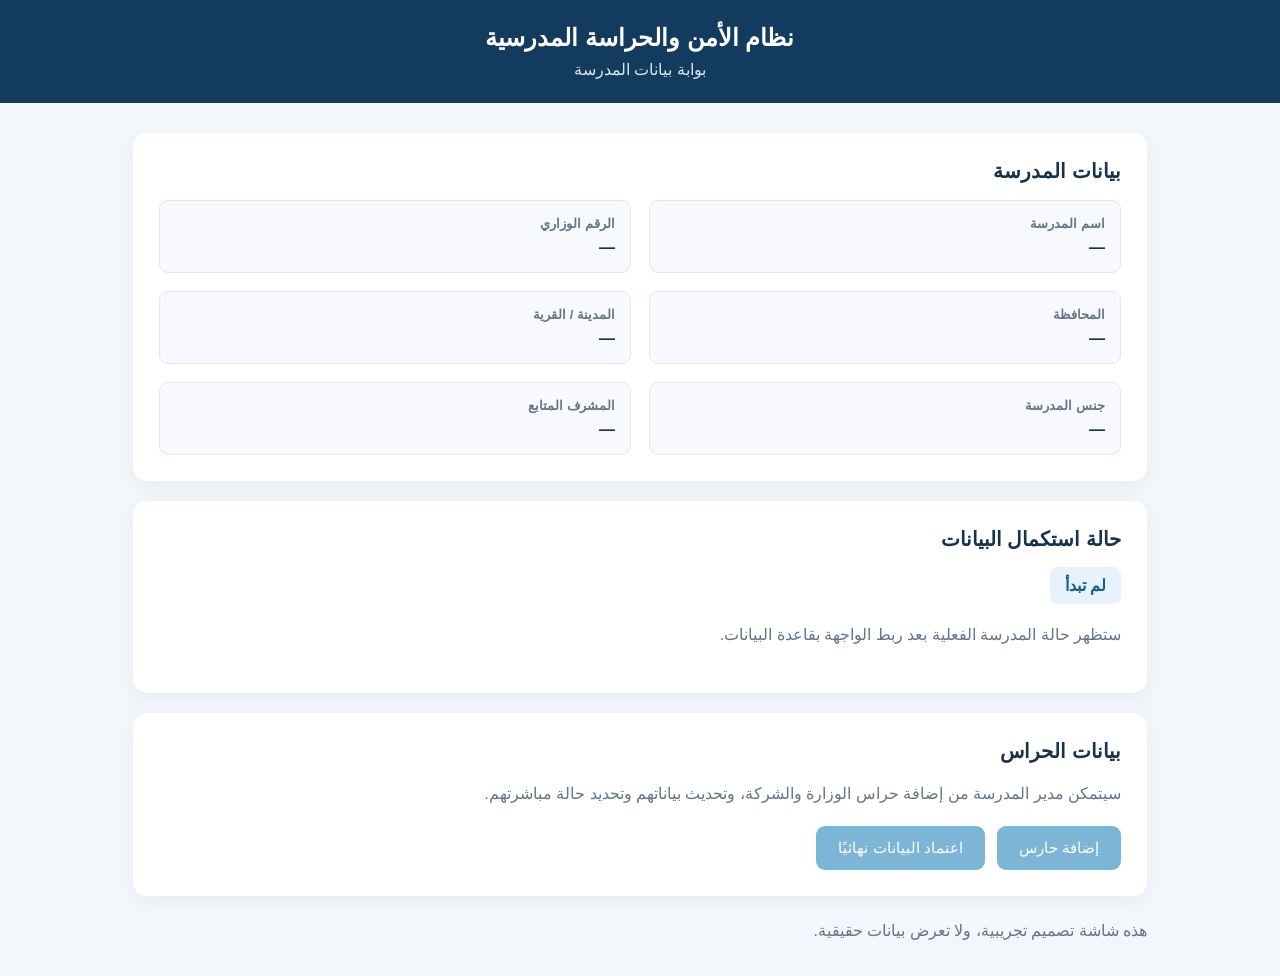
==== school.html @ fe9c67fe "Initial school security frontend" ====
<!DOCTYPE html>
<html lang="ar" dir="rtl">
<head>
  <meta charset="UTF-8">
  <meta name="viewport" content="width=device-width, initial-scale=1.0">
  <title>بيانات المدرسة | نظام الأمن والحراسة المدرسية</title>
  <style>
    * { box-sizing: border-box; }

    body {
      margin: 0;
      background: #f3f6fa;
      color: #17324d;
      font-family: Tahoma, Arial, sans-serif;
    }

    header {
      background: #123b5d;
      color: white;
      padding: 24px 20px;
      text-align: center;
    }

    header h1 {
      margin: 0 0 8px;
      font-size: 24px;
    }

    header p {
      margin: 0;
      color: #d9e6f1;
    }

    main {
      max-width: 1050px;
      margin: 30px auto;
      padding: 0 18px;
    }

    .card {
      background: white;
      border-radius: 14px;
      padding: 26px;
      margin-bottom: 20px;
      box-shadow: 0 5px 20px rgba(0,0,0,.05);
    }

    h2 { margin-top: 0; font-size: 20px; }

    .grid {
      display: grid;
      grid-template-columns: repeat(2, 1fr);
      gap: 18px;
    }

    .field {
      background: #f7f9fc;
      border: 1px solid #e2e8f0;
      border-radius: 9px;
      padding: 15px;
    }

    .field strong {
      display: block;
      margin-bottom: 8px;
      font-size: 13px;
      color: #64748b;
    }

    .field span {
      font-size: 16px;
      font-weight: bold;
    }

    .status {
      display: inline-block;
      padding: 9px 15px;
      border-radius: 8px;
      background: #e8f2fc;
      color: #145d90;
      font-weight: bold;
    }

    .notice {
      color: #64748b;
      line-height: 1.9;
    }

    .actions {
      display: flex;
      gap: 12px;
      flex-wrap: wrap;
    }

    button {
      border: 0;
      border-radius: 9px;
      background: #1479b8;
      color: white;
      padding: 13px 22px;
      font-size: 15px;
      cursor: pointer;
    }

    button:disabled {
      opacity: .55;
      cursor: not-allowed;
    }

    @media (max-width: 600px) {
      .grid { grid-template-columns: 1fr; }
      header h1 { font-size: 20px; }
      .card { padding: 20px; }
    }
  </style>
</head>

<body>
  <header>
    <h1>نظام الأمن والحراسة المدرسية</h1>
    <p>بوابة بيانات المدرسة</p>
  </header>

  <main>
    <section class="card">
      <h2>بيانات المدرسة</h2>

      <div class="grid">
        <div class="field">
          <strong>اسم المدرسة</strong>
          <span>—</span>
        </div>

        <div class="field">
          <strong>الرقم الوزاري</strong>
          <span>—</span>
        </div>

        <div class="field">
          <strong>المحافظة</strong>
          <span>—</span>
        </div>

        <div class="field">
          <strong>المدينة / القرية</strong>
          <span>—</span>
        </div>

        <div class="field">
          <strong>جنس المدرسة</strong>
          <span>—</span>
        </div>

        <div class="field">
          <strong>المشرف المتابع</strong>
          <span>—</span>
        </div>
      </div>
    </section>

    <section class="card">
      <h2>حالة استكمال البيانات</h2>
      <span class="status">لم تبدأ</span>
      <p class="notice">
        ستظهر حالة المدرسة الفعلية بعد ربط الواجهة بقاعدة البيانات.
      </p>
    </section>

    <section class="card">
      <h2>بيانات الحراس</h2>
      <p class="notice">
        سيتمكن مدير المدرسة من إضافة حراس الوزارة والشركة،
        وتحديث بياناتهم وتحديد حالة مباشرتهم.
      </p>

      <div class="actions">
        <button disabled>إضافة حارس</button>
        <button disabled>اعتماد البيانات نهائيًا</button>
      </div>
    </section>

    <p class="notice">
      هذه شاشة تصميم تجريبية، ولا تعرض بيانات حقيقية.
    </p>
  </main>
</body>
</html>
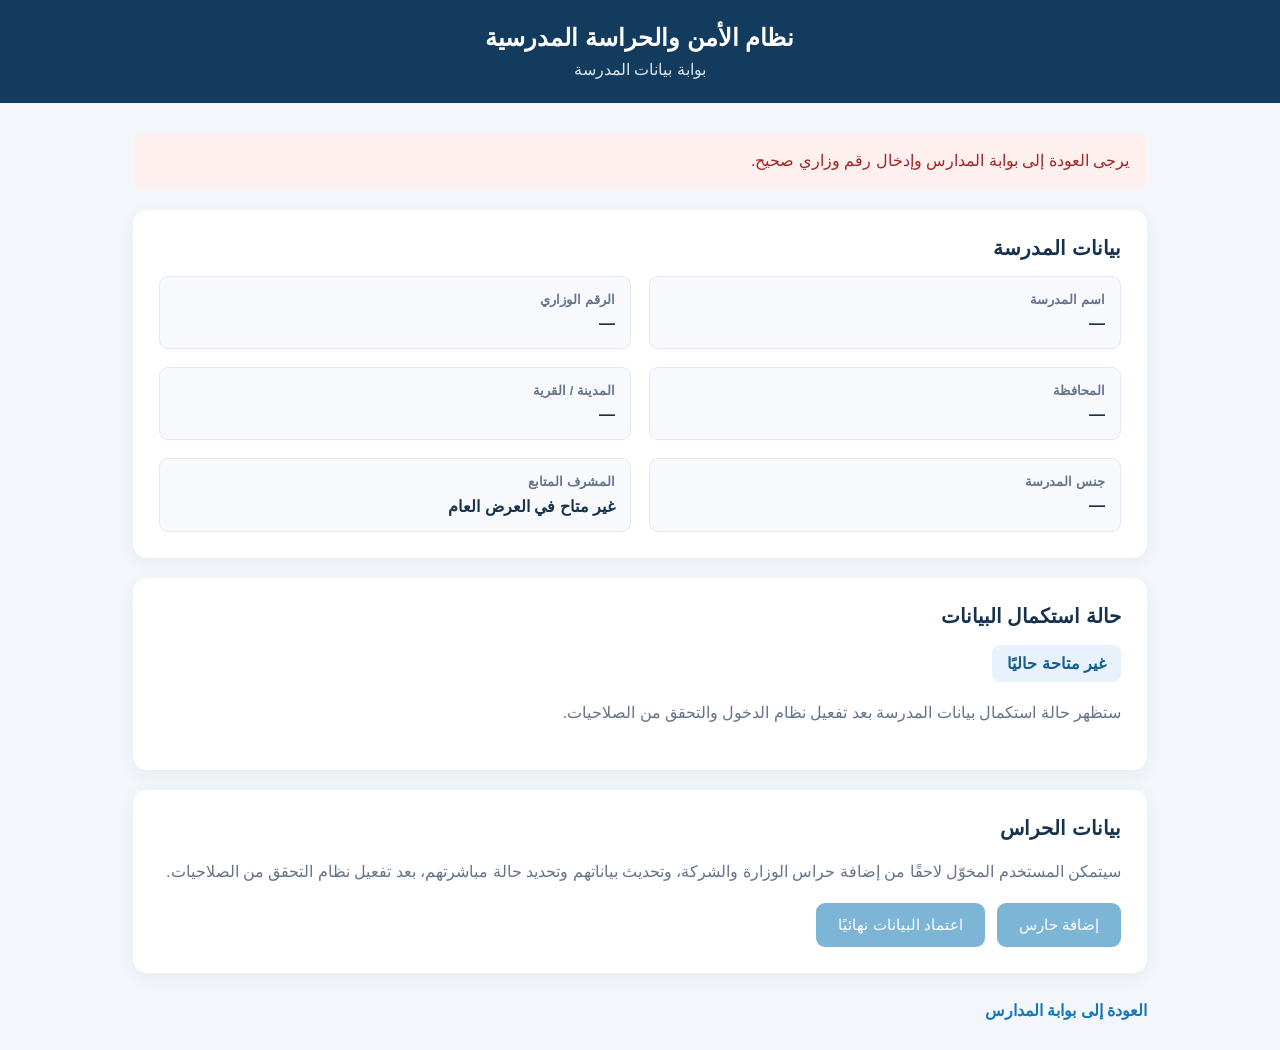
==== commit d84903d0: "ربط بوابة المدارس بقاعدة البيانات وتفعيل البحث بالرقم الوزاري" ====
--- a/school.html
+++ b/school.html
@@ -5,6 +5,7 @@
   <meta charset="UTF-8">
   <meta name="viewport" content="width=device-width, initial-scale=1.0">
   <title>بيانات المدرسة | نظام الأمن والحراسة المدرسية</title>
+
   <style>
     * { box-sizing: border-box; }
 
@@ -46,7 +47,10 @@
       box-shadow: 0 5px 20px rgba(0,0,0,.05);
     }
 
-    h2 { margin-top: 0; font-size: 20px; }
+    h2 {
+      margin-top: 0;
+      font-size: 20px;
+    }
 
     .grid {
       display: grid;
@@ -71,6 +75,7 @@
     .field span {
       font-size: 16px;
       font-weight: bold;
+      overflow-wrap: anywhere;
     }
 
     .status {
@@ -108,6 +113,32 @@
       cursor: not-allowed;
     }
 
+    .message {
+      padding: 14px 18px;
+      border-radius: 9px;
+      background: #e8f2fc;
+      color: #145d90;
+      margin-bottom: 20px;
+      line-height: 1.8;
+    }
+
+    .message.error {
+      background: #fff0f0;
+      color: #a12626;
+    }
+
+    .back-link {
+      display: inline-block;
+      margin-top: 8px;
+      color: #1479b8;
+      text-decoration: none;
+      font-weight: bold;
+    }
+
+    .back-link:hover {
+      text-decoration: underline;
+    }
+
     @media (max-width: 600px) {
       .grid { grid-template-columns: 1fr; }
       header h1 { font-size: 20px; }
@@ -123,66 +154,150 @@
   </header>
 
   <main>
+    <div id="message" class="message" role="status" aria-live="polite">
+      جارٍ التحقق من بيانات المدرسة...
+    </div>
+
     <section class="card">
       <h2>بيانات المدرسة</h2>
 
       <div class="grid">
         <div class="field">
           <strong>اسم المدرسة</strong>
-          <span>—</span>
+          <span id="schoolName">—</span>
         </div>
 
         <div class="field">
           <strong>الرقم الوزاري</strong>
-          <span>—</span>
+          <span id="schoolNumbers">—</span>
         </div>
 
         <div class="field">
           <strong>المحافظة</strong>
-          <span>—</span>
+          <span id="governorate">—</span>
         </div>
 
         <div class="field">
           <strong>المدينة / القرية</strong>
-          <span>—</span>
+          <span id="city">—</span>
         </div>
 
         <div class="field">
           <strong>جنس المدرسة</strong>
-          <span>—</span>
+          <span id="schoolGender">—</span>
         </div>
 
         <div class="field">
           <strong>المشرف المتابع</strong>
-          <span>—</span>
+          <span>غير متاح في العرض العام</span>
         </div>
       </div>
     </section>
 
     <section class="card">
       <h2>حالة استكمال البيانات</h2>
-      <span class="status">لم تبدأ</span>
+
+      <span class="status">غير متاحة حاليًا</span>
+
       <p class="notice">
-        ستظهر حالة المدرسة الفعلية بعد ربط الواجهة بقاعدة البيانات.
+        ستظهر حالة استكمال بيانات المدرسة بعد تفعيل
+        نظام الدخول والتحقق من الصلاحيات.
       </p>
     </section>
 
     <section class="card">
       <h2>بيانات الحراس</h2>
+
       <p class="notice">
-        سيتمكن مدير المدرسة من إضافة حراس الوزارة والشركة،
-        وتحديث بياناتهم وتحديد حالة مباشرتهم.
+        سيتمكن المستخدم المخوّل لاحقًا من إضافة حراس الوزارة
+        والشركة، وتحديث بياناتهم وتحديد حالة مباشرتهم،
+        بعد تفعيل نظام التحقق من الصلاحيات.
       </p>
 
       <div class="actions">
-        <button disabled>إضافة حارس</button>
-        <button disabled>اعتماد البيانات نهائيًا</button>
+        <button type="button" disabled>إضافة حارس</button>
+        <button type="button" disabled>اعتماد البيانات نهائيًا</button>
       </div>
     </section>
 
-    <p class="notice">
-      هذه شاشة تصميم تجريبية، ولا تعرض بيانات حقيقية.
-    </p>
+    <a href="index.html" class="back-link">
+      العودة إلى بوابة المدارس
+    </a>
   </main>
+
+  <script>
+    const API_URL =
+      'https://script.google.com/macros/s/AKfycbzL7ecfewM8Lqr1rSMabU3zS5KFXSXqFgH5WSXMWKvHdxJ4TmsavyvvSaJONV8RXBm0/exec';
+
+    const messageElement = document.getElementById('message');
+
+    function showMessage(text, isError = false) {
+      messageElement.textContent = text;
+      messageElement.classList.toggle('error', isError);
+    }
+
+    function setField(id, value) {
+      document.getElementById(id).textContent =
+        value == null || value === '' ? '—' : String(value);
+    }
+
+    async function loadSchool() {
+      const params = new URLSearchParams(window.location.search);
+      const schoolNumber = (params.get('schoolNumber') || '').trim();
+
+      if (!/^[0-9]+$/.test(schoolNumber)) {
+        showMessage(
+          'يرجى العودة إلى بوابة المدارس وإدخال رقم وزاري صحيح.',
+          true
+        );
+        return;
+      }
+
+      showMessage('جارٍ البحث عن بيانات المدرسة...');
+
+      try {
+        const url = new URL(API_URL);
+
+        url.searchParams.set('action', 'schoolLookup');
+        url.searchParams.set('schoolNumber', schoolNumber);
+
+        const response = await fetch(url.toString());
+
+        if (!response.ok) {
+          throw new Error('تعذر الاتصال بالخدمة.');
+        }
+
+        const data = await response.json();
+
+        if (!data.success || !data.school) {
+          showMessage(
+            data.message || 'لم يتم العثور على مدرسة بهذا الرقم الوزاري.',
+            true
+          );
+          return;
+        }
+
+        const school = data.school;
+
+        setField('schoolName', school.schoolName);
+        setField('schoolNumbers', school.schoolNumbers);
+        setField('governorate', school.governorate);
+        setField('city', school.city);
+        setField('schoolGender', school.schoolGender);
+
+        showMessage('تم العثور على المدرسة واسترجاع بياناتها بنجاح.');
+
+      } catch (error) {
+        console.error('School lookup error:', error);
+
+        showMessage(
+          'تعذر استرجاع بيانات المدرسة حاليًا. يرجى المحاولة لاحقًا.',
+          true
+        );
+      }
+    }
+
+    loadSchool();
+  </script>
 </body>
 </html>
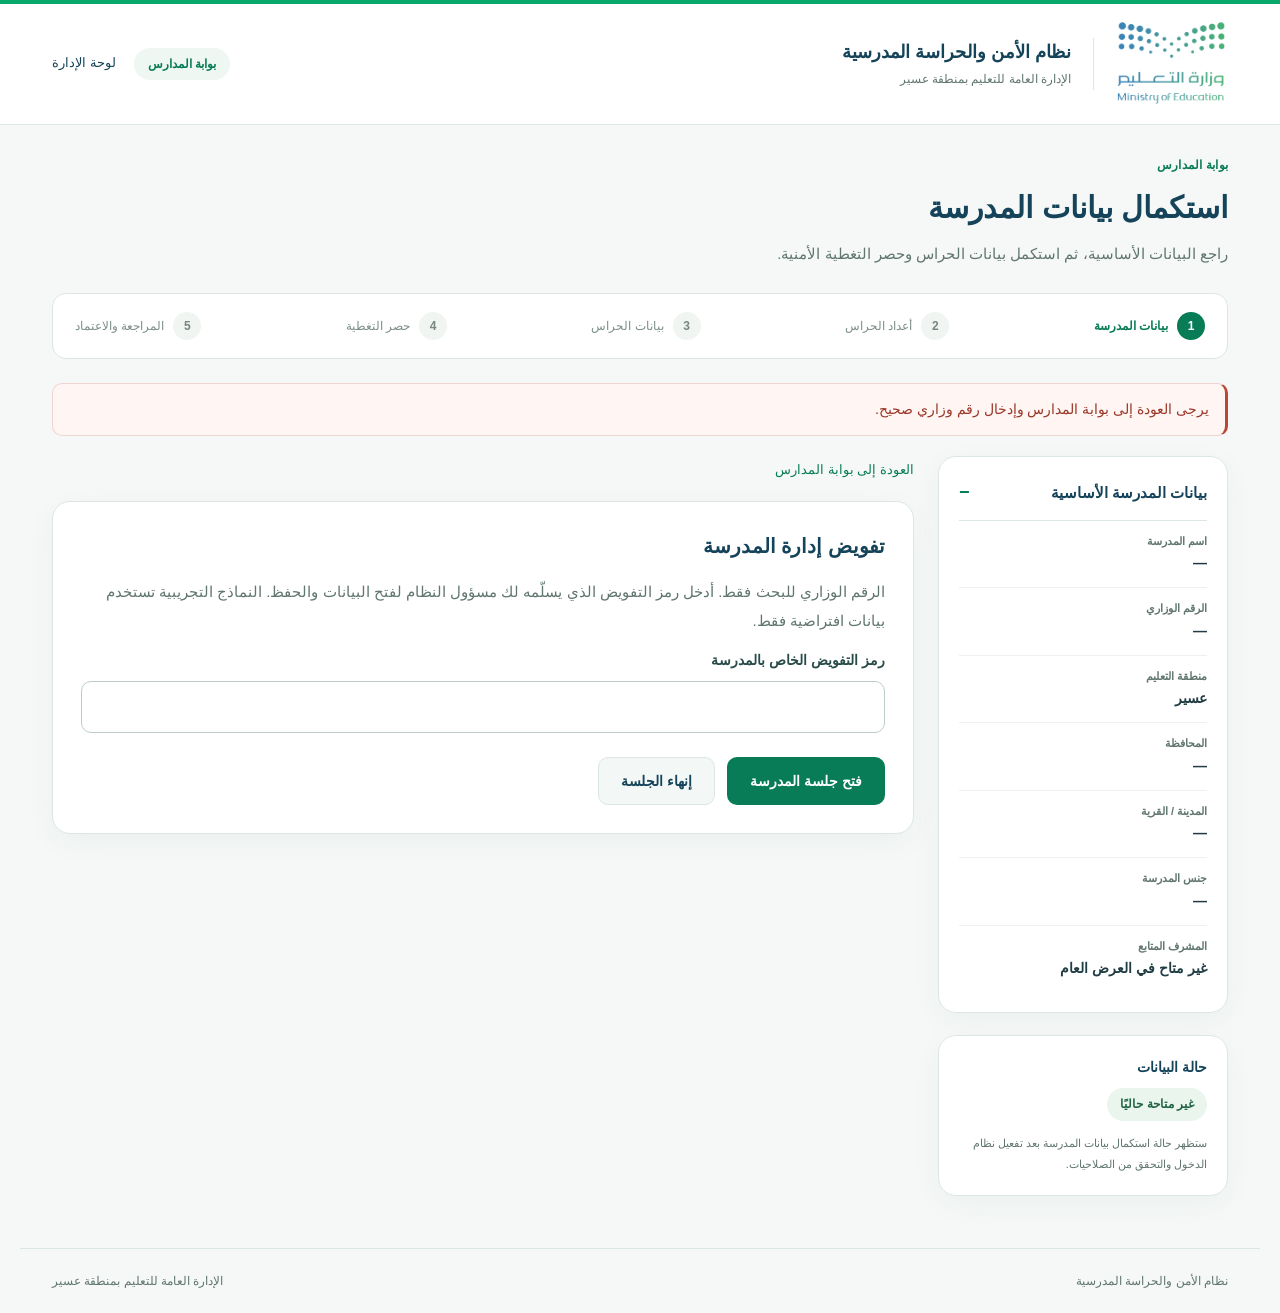
==== commit 4a281e51: "1" ====
--- a/school.html
+++ b/school.html
@@ -1,303 +1,288 @@
-
 <!DOCTYPE html>
 <html lang="ar" dir="rtl">
 <head>
   <meta charset="UTF-8">
   <meta name="viewport" content="width=device-width, initial-scale=1.0">
   <title>بيانات المدرسة | نظام الأمن والحراسة المدرسية</title>
-
-  <style>
-    * { box-sizing: border-box; }
-
-    body {
-      margin: 0;
-      background: #f3f6fa;
-      color: #17324d;
-      font-family: Tahoma, Arial, sans-serif;
-    }
-
-    header {
-      background: #123b5d;
-      color: white;
-      padding: 24px 20px;
-      text-align: center;
-    }
-
-    header h1 {
-      margin: 0 0 8px;
-      font-size: 24px;
-    }
-
-    header p {
-      margin: 0;
-      color: #d9e6f1;
-    }
-
-    main {
-      max-width: 1050px;
-      margin: 30px auto;
-      padding: 0 18px;
-    }
-
-    .card {
-      background: white;
-      border-radius: 14px;
-      padding: 26px;
-      margin-bottom: 20px;
-      box-shadow: 0 5px 20px rgba(0,0,0,.05);
-    }
-
-    h2 {
-      margin-top: 0;
-      font-size: 20px;
-    }
-
-    .grid {
-      display: grid;
-      grid-template-columns: repeat(2, 1fr);
-      gap: 18px;
-    }
-
-    .field {
-      background: #f7f9fc;
-      border: 1px solid #e2e8f0;
-      border-radius: 9px;
-      padding: 15px;
-    }
-
-    .field strong {
-      display: block;
-      margin-bottom: 8px;
-      font-size: 13px;
-      color: #64748b;
-    }
-
-    .field span {
-      font-size: 16px;
-      font-weight: bold;
-      overflow-wrap: anywhere;
-    }
-
-    .status {
-      display: inline-block;
-      padding: 9px 15px;
-      border-radius: 8px;
-      background: #e8f2fc;
-      color: #145d90;
-      font-weight: bold;
-    }
-
-    .notice {
-      color: #64748b;
-      line-height: 1.9;
-    }
-
-    .actions {
-      display: flex;
-      gap: 12px;
-      flex-wrap: wrap;
-    }
-
-    button {
-      border: 0;
-      border-radius: 9px;
-      background: #1479b8;
-      color: white;
-      padding: 13px 22px;
-      font-size: 15px;
-      cursor: pointer;
-    }
-
-    button:disabled {
-      opacity: .55;
-      cursor: not-allowed;
-    }
-
-    .message {
-      padding: 14px 18px;
-      border-radius: 9px;
-      background: #e8f2fc;
-      color: #145d90;
-      margin-bottom: 20px;
-      line-height: 1.8;
-    }
-
-    .message.error {
-      background: #fff0f0;
-      color: #a12626;
-    }
-
-    .back-link {
-      display: inline-block;
-      margin-top: 8px;
-      color: #1479b8;
-      text-decoration: none;
-      font-weight: bold;
-    }
-
-    .back-link:hover {
-      text-decoration: underline;
-    }
-
-    @media (max-width: 600px) {
-      .grid { grid-template-columns: 1fr; }
-      header h1 { font-size: 20px; }
-      .card { padding: 20px; }
-    }
-  </style>
+  <link rel="stylesheet" href="ui.css">
+<script src="ui.js" defer></script>
 </head>
-
-<body>
-  <header>
-    <h1>نظام الأمن والحراسة المدرسية</h1>
-    <p>بوابة بيانات المدرسة</p>
-  </header>
-
-  <main>
-    <div id="message" class="message" role="status" aria-live="polite">
-      جارٍ التحقق من بيانات المدرسة...
-    </div>
-
-    <section class="card">
-      <h2>بيانات المدرسة</h2>
-
+<body class="school-page">
+  <a class="skip-link" href="#mainContent">انتقل إلى المحتوى</a><header class="site-header"><div class="header-inner"><a class="brand" href="index.html"><span class="brand-mark"><img src="assets/moe-logo.png" alt="وزارة التعليم" width="250" height="250"></span><span class="brand-copy"><strong>نظام الأمن والحراسة المدرسية</strong><span>الإدارة العامة للتعليم بمنطقة عسير</span></span></a><nav class="header-tools" aria-label="التنقل الرئيسي"><span class="workspace-chip">بوابة المدارس</span><a class="nav-link" href="admin.html">لوحة الإدارة</a></nav></div></header>
+  <main id="mainContent"><div class="page-intro"><span class="eyebrow">بوابة المدارس</span><h1>استكمال بيانات المدرسة</h1><p class="notice">راجع البيانات الأساسية، ثم استكمل بيانات الحراس وحصر التغطية الأمنية.</p></div><ol class="journey" aria-label="مراحل استكمال البيانات"><li class="flow-step" data-phase="school"><span class="step-number">1</span><span>بيانات المدرسة</span></li><li class="flow-step" data-phase="countStep"><span class="step-number">2</span><span>أعداد الحراس</span></li><li class="flow-step" data-phase="guardStep"><span class="step-number">3</span><span>بيانات الحراس</span></li><li class="flow-step" data-phase="censusStep"><span class="step-number">4</span><span>حصر التغطية</span></li><li class="flow-step" data-phase="reviewStep"><span class="step-number">5</span><span>المراجعة والاعتماد</span></li></ol>
+    <div id="message" class="message" role="status" aria-live="polite">جارٍ التحقق من بيانات المدرسة...</div>
+    <div class="school-layout"><aside class="school-context"><details class="card school-info" id="schoolDetails" open><summary id="schoolSummary">بيانات المدرسة الأساسية</summary>
       <div class="grid">
-        <div class="field">
-          <strong>اسم المدرسة</strong>
-          <span id="schoolName">—</span>
-        </div>
-
-        <div class="field">
-          <strong>الرقم الوزاري</strong>
-          <span id="schoolNumbers">—</span>
-        </div>
-
-        <div class="field">
-          <strong>المحافظة</strong>
-          <span id="governorate">—</span>
-        </div>
-
-        <div class="field">
-          <strong>المدينة / القرية</strong>
-          <span id="city">—</span>
-        </div>
-
-        <div class="field">
-          <strong>جنس المدرسة</strong>
-          <span id="schoolGender">—</span>
-        </div>
-
-        <div class="field">
-          <strong>المشرف المتابع</strong>
-          <span>غير متاح في العرض العام</span>
-        </div>
-      </div>
+        <div class="field"><strong>اسم المدرسة</strong><span id="schoolName">—</span></div>
+        <div class="field"><strong>الرقم الوزاري</strong><span id="schoolNumbers">—</span></div>
+        <div class="field"><strong>منطقة التعليم</strong><span id="educationRegion">عسير</span></div>
+        <div class="field"><strong>المحافظة</strong><span id="governorate">—</span></div>
+        <div class="field"><strong>المدينة / القرية</strong><span id="city">—</span></div>
+        <div class="field"><strong>جنس المدرسة</strong><span id="schoolGender">—</span></div>
+        <div class="field"><strong>المشرف المتابع</strong><span>غير متاح في العرض العام</span></div>
+      </div>
+    </details>
+    <section class="card school-status">
+      <h2>حالة البيانات</h2>
+      <span class="status">غير متاحة حاليًا</span>
+      <p class="notice">ستظهر حالة استكمال بيانات المدرسة بعد تفعيل نظام الدخول والتحقق من الصلاحيات.</p>
     </section>
-
-    <section class="card">
-      <h2>حالة استكمال البيانات</h2>
-
-      <span class="status">غير متاحة حاليًا</span>
-
-      <p class="notice">
-        ستظهر حالة استكمال بيانات المدرسة بعد تفعيل
-        نظام الدخول والتحقق من الصلاحيات.
-      </p>
+    </aside><div class="school-workspace"><section class="card" id="guardsSection" hidden>
+      <h2>بيانات الحراس</h2>
+      <p class="notice">نسخة تجريبية للبحث في سجلات افتراضية وإعداد بيانات الحراس ومراجعتها داخل هذه الصفحة فقط. لا يتم حفظ البيانات أو إرسالها إلى قاعدة البيانات.</p>
+      <div id="countStep">
+        <h3>أولًا: تحديد أعداد الحراس</h3>
+        <form id="countForm">
+          <p class="notice">حدد عدد الحراس الفعلي لكل جهة. ستفتح لك استمارة مستقلة لكل حارس بالتتابع، بدءًا بحراس الوزارة. أدخل صفرًا إذا لم يوجد حراس للجهة.</p>
+          <div class="grid">
+            <div class="count-card entry"><h4>حراس الوزارة</h4><p>الحراس الرسميون التابعون للوزارة</p><label for="ministryCount">عدد حراس الوزارة</label><div class="count-control"><button type="button" class="secondary" data-count="ministryCount" data-delta="-1" aria-label="تقليل عدد حراس الوزارة">−</button><input id="ministryCount" type="number" min="0" max="100" step="1" value="0" required><button type="button" class="secondary" data-count="ministryCount" data-delta="1" aria-label="زيادة عدد حراس الوزارة">+</button></div></div>
+            <div class="count-card entry"><h4>حراس الشركة</h4><p>الحراس التابعون للشركة المشغّلة</p><label for="companyCount">عدد حراس الشركة</label><div class="count-control"><button type="button" class="secondary" data-count="companyCount" data-delta="-1" aria-label="تقليل عدد حراس الشركة">−</button><input id="companyCount" type="number" min="0" max="100" step="1" value="0" required><button type="button" class="secondary" data-count="companyCount" data-delta="1" aria-label="زيادة عدد حراس الشركة">+</button></div></div>
+          </div>
+          <div class="count-summary"><p id="totalCount" aria-live="polite">إجمالي الحراس: 0</p><span id="countNextHint">عند عدم وجود حراس ستنتقل مباشرة إلى نموذج الحصر.</span></div>
+          <div class="actions"><button id="countNextBtn" type="submit">التالي: نموذج الحصر</button></div>
+        </form>
+      </div>
+      <div id="guardStep" hidden>
+        <p id="guardProgress" class="step-label"></p>
+        <form id="guardForm" novalidate>
+          <div class="identity-lookup"><div class="entry"><label for="nationalId">السجل المدني / رقم الإقامة</label><input id="nationalId" inputmode="numeric" maxlength="10" pattern="[12][0-9]{9}" autocomplete="off" placeholder="أدخل 10 أرقام" required></div><button type="button" id="lookupBtn">جلب البيانات</button></div>
+          <fieldset id="guardDetails" hidden disabled><div class="grid">
+            <div class="entry"><label for="guardName">اسم الحارس</label><input id="guardName" maxlength="150" autocomplete="off" required></div>
+            <div class="entry"><label for="phone">رقم الجوال</label><input id="phone" type="tel" inputmode="numeric" maxlength="12" autocomplete="off" required></div>
+            <div class="entry"><label for="gender">الجنس</label><select id="gender" required><option value="">اختر الجنس</option><option value="ذكر">ذكر</option><option value="أنثى">أنثى</option></select></div>
+            <div class="entry" id="jobTitleWrap"><label for="jobTitle">المسمى الوظيفي</label><input id="jobTitle" maxlength="100"></div>
+            <div class="entry" id="rankWrap"><label for="rank">المرتبة</label><input id="rank" maxlength="50"></div>
+            <div class="entry"><label for="active">هل الحارس مباشر للعمل؟</label><select id="active" required><option value="">اختر حالة المباشرة</option><option value="نعم">نعم</option><option value="لا">لا</option></select></div>
+          </div>
+          </fieldset>
+          <p id="lookupStatus" class="message" role="status" aria-live="polite">أدخل السجل المدني ثم اضغط جلب البيانات.</p>
+          <p id="changeStatus" class="hint" aria-live="polite"></p>
+          <p class="hint">للتجربة: حارس وزارة برقم 1000000001، وحارس شركة برقم 2000000002. جميع البيانات افتراضية.</p>
+          <p class="hint">لا تستخدم بيانات شخصية حقيقية أثناء تجربة الواجهة؛ البيانات لا تُحفظ، لكنها تظل ظاهرة داخل الصفحة حتى مغادرتها.</p>
+          <div class="actions"><button type="button" class="secondary" id="previousBtn">السابق</button><button type="submit" id="nextBtn" disabled>حفظ ومتابعة</button></div>
+        </form>
+      </div>
+      <div id="reviewStep" hidden>
+        <h3>مراجعة بيانات الحراس</h3>
+        <p id="reviewSummary" class="notice"></p>
+        <div id="reviewList"></div>
+        <div class="actions"><button type="button" class="secondary" id="reviewBackBtn">السابق: تعديل آخر حارس</button><button type="button" class="secondary" id="resetBtn">البدء من جديد</button><button type="button" id="saveDraftBtn" disabled>حفظ المسودة</button><button type="button" id="approveBtn" disabled>اعتماد نهائي</button></div>
+      </div>
     </section>
-
-    <section class="card">
-      <h2>بيانات الحراس</h2>
-
-      <p class="notice">
-        سيتمكن المستخدم المخوّل لاحقًا من إضافة حراس الوزارة
-        والشركة، وتحديث بياناتهم وتحديد حالة مباشرتهم،
-        بعد تفعيل نظام التحقق من الصلاحيات.
-      </p>
-
-      <div class="actions">
-        <button type="button" disabled>إضافة حارس</button>
-        <button type="button" disabled>اعتماد البيانات نهائيًا</button>
-      </div>
-    </section>
-
-    <a href="index.html" class="back-link">
-      العودة إلى بوابة المدارس
-    </a>
-  </main>
-
+    <a href="index.html" class="back-link">العودة إلى بوابة المدارس</a>
+    <section class="card" id="authorization"><h2>تفويض إدارة المدرسة</h2><p class="notice">الرقم الوزاري للبحث فقط. أدخل رمز التفويض الذي يسلّمه لك مسؤول النظام لفتح البيانات والحفظ. النماذج التجريبية تستخدم بيانات افتراضية فقط.</p><form id="authorizationForm"><div class="entry"><label for="accessCode">رمز التفويض الخاص بالمدرسة</label><input id="accessCode" type="password" autocomplete="off" minlength="32" maxlength="128" required></div><div class="actions"><button>فتح جلسة المدرسة</button><button id="logoutBtn" type="button" class="secondary">إنهاء الجلسة</button></div></form></section>
+    </div></div>
+  </main><footer class="site-footer"><span>نظام الأمن والحراسة المدرسية</span><span>الإدارة العامة للتعليم بمنطقة عسير</span></footer>
+  <script src="census.js"></script>
   <script>
-    const API_URL =
-      'https://script.google.com/macros/s/AKfycbzL7ecfewM8Lqr1rSMabU3zS5KFXSXqFgH5WSXMWKvHdxJ4TmsavyvvSaJONV8RXBm0/exec';
-
+    const API_URL = 'https://script.google.com/macros/s/AKfycbzL7ecfewM8Lqr1rSMabU3zS5KFXSXqFgH5WSXMWKvHdxJ4TmsavyvvSaJONV8RXBm0/exec';
     const messageElement = document.getElementById('message');
-
-    function showMessage(text, isError = false) {
-      messageElement.textContent = text;
-      messageElement.classList.toggle('error', isError);
-    }
-
-    function setField(id, value) {
-      document.getElementById(id).textContent =
-        value == null || value === '' ? '—' : String(value);
-    }
-
+    const $ = id => document.getElementById(id);
+    let publicSchool = null;
+    let steps = [];
+    let currentIndex = 0;
+    function showMessage(text, isError = false) { messageElement.textContent = text; messageElement.classList.toggle('error', isError); }
+    function setField(id, value) { $(id).textContent = value == null || value === '' ? '—' : String(value); }
+    function showStep(id) { ['countStep','guardStep','censusStep','reviewStep'].forEach(name => $(name).hidden = name !== id); }
+    function getCounts() { return [Number($('ministryCount').value), Number($('companyCount').value)]; }
+    function validCounts() { const counts = getCounts(); return ['ministryCount','companyCount'].every(id=>String($(id).value).trim()!=='') && counts.every(n => Number.isInteger(n) && n >= 0 && n <= 100); }
+    function updateTotal() { const [a,b] = getCounts(),valid=validCounts(); $('totalCount').textContent = valid ? `إجمالي الحراس: ${a+b}` : 'يرجى إدخال أعداد صحيحة بين 0 و100.'; $('countNextBtn').disabled=!valid; $('countNextBtn').textContent=valid&&a+b===0?'التالي: نموذج الحصر':'التالي: إدخال بيانات الحراس'; $('countNextHint').textContent=valid&&a+b>0?`ستستكمل بيانات ${a+b} من الحراس، كل حارس في خطوة مستقلة.`:'عند عدم وجود حراس ستنتقل مباشرة إلى نموذج الحصر.'; }
+    $('ministryCount').addEventListener('input', updateTotal);
+    $('companyCount').addEventListener('input', updateTotal);
+    document.querySelectorAll('[data-count]').forEach(button=>button.addEventListener('click',()=>{const input=$(button.dataset.count);input.value=String(Math.min(100,Math.max(0,(Number(input.value)||0)+Number(button.dataset.delta))));updateTotal();}));
+    $('countForm').addEventListener('submit', event => {
+      event.preventDefault();
+      if (!validCounts()) { showMessage('يرجى إدخال أعداد صحيحة للحراس.', true); return; }
+      const [ministry,company] = getCounts();
+      const previousSteps = steps;
+      steps = ['ministry','company'].flatMap(employer => Array.from(
+        {length: employer === 'ministry' ? ministry : company},
+        (_, index) => previousSteps.filter(s => s.employer === employer)[index] || {employer, data:{}}
+      ));
+      currentIndex = 0;
+      if (steps.length === 0) { renderCensus(); return; }
+      renderGuard();
+    });
+    // بيانات افتراضية محلية فقط؛ لا يجري استدعاء خدمة البحث عن الحراس.
+    const demoGuards = {
+      ministry: {'1000000001': {guardName:'حارس تجريبي - وزارة',phone:'0500000000',gender:'ذكر',jobTitle:'حارس أمن',rank:'الخامسة'}},
+      company: {'2000000002': {guardName:'حارس تجريبي - شركة',phone:'0500000000',gender:'ذكر'}}
+    };
+    const editableFields = ['guardName','phone','gender','jobTitle','rank'];
+    const fieldLabels = {guardName:'الاسم',phone:'الجوال',gender:'الجنس',jobTitle:'المسمى الوظيفي',rank:'المرتبة'};
+    function compareChanges(step, data) {
+      if (!step.reference) return [];
+      return editableFields.filter(id => (step.employer === 'ministry' || !['gender','jobTitle','rank'].includes(id)) &&
+        String(data[id] || '').trim() !== String(step.reference[id] || '').trim());
+    }
+    function updateChangeStatus() {
+      const step = steps[currentIndex];
+      const changes = compareChanges(step, readGuard());
+      $('changeStatus').textContent = !step.reference ? 'المصدر: إدخال يدوي.' :
+        changes.length ? 'تم تعديل بيانات الحارس عن البيانات المرجعية: ' + changes.map(id => fieldLabels[id]).join('، ') : 'البيانات مطابقة للسجل المرجعي.';
+    }
+    function setGuardDetails(ready) { $('guardDetails').hidden=!ready; $('guardDetails').disabled=!ready; $('nextBtn').disabled=!ready; $('changeStatus').hidden=!ready; }
+    function guardLookupReady() { const step=steps[currentIndex];return !!step && step.lookupId===$('nationalId').value.trim(); }
+    function lookupDemoGuard() {
+      const step = steps[currentIndex];
+      const id = $('nationalId').value.trim();
+      if (!/^[12]\d{9}$/.test(id)) { $('lookupStatus').textContent = 'أدخل رقم هوية تجريبيًا مكونًا من 10 أرقام.'; return; }
+      step.reference = null;
+      const found = demoGuards[step.employer][id];
+      if (found) {
+        step.reference = {...found};
+        for (const field of editableFields) $(field).value = found[field] || '';
+        $('lookupStatus').textContent = 'تم العثور على الحارس في السجل التجريبي وتعبئة بياناته. يمكنك تعديلها.';
+      } else {
+        for (const field of editableFields) $(field).value = '';
+        $('lookupStatus').textContent = 'الحارس غير موجود في السجل التجريبي. يمكنك إدخال بياناته يدويًا.';
+      }
+      step.lookupId=id; $('active').value=found?'نعم':''; setGuardDetails(true); updateChangeStatus();
+    }
+    $('lookupBtn').addEventListener('click', lookupDemoGuard);
+    $('nationalId').addEventListener('keydown',event=>{if(event.key==='Enter'){event.preventDefault();$('lookupBtn').click();}});
+    $('nationalId').addEventListener('input', () => {
+      if(!steps[currentIndex])return;
+      steps[currentIndex].reference = null; steps[currentIndex].lookupId=null; setGuardDetails(false);
+      for (const field of editableFields) $(field).value = '';
+      $('active').value=''; steps[currentIndex].data=readGuard();
+      $('lookupStatus').textContent = 'اضغط جلب البيانات للسجل المدني المدخل.';
+      updateChangeStatus();
+    });
+    for (const field of editableFields) $(field).addEventListener('input', updateChangeStatus);
+    const fields = ['nationalId','guardName','phone','gender','jobTitle','rank','active'];
+    function renderGuard() {
+      const step = steps[currentIndex];
+      const ministry = step.employer === 'ministry';
+      const typeCount = steps.slice(0,currentIndex+1).filter(s => s.employer === step.employer).length;
+      const totalType = steps.filter(s => s.employer === step.employer).length;
+      $('guardProgress').textContent = `${ministry ? 'حارس وزارة' : 'حارس شركة'} (${typeCount} من ${totalType}) — الحارس ${currentIndex+1} من ${steps.length}`;
+      $('jobTitleWrap').hidden = !ministry;
+      $('rankWrap').hidden = !ministry;
+      $('jobTitle').required = ministry;
+      $('rank').required = ministry;
+      for (const id of fields) $(id).value = step.data[id] ?? (id === 'active' ? 'نعم' : '');
+      $('previousBtn').textContent = currentIndex === 0 ? 'العودة لتحديد الأعداد' : 'السابق';
+      $('nextBtn').textContent = currentIndex === steps.length - 1 ? 'حفظ والانتقال إلى نموذج الحصر' : 'حفظ ومتابعة الحارس التالي';
+      $('lookupStatus').textContent = step.reference ? 'تم استرجاع بيانات الحارس من السجل التجريبي.' : 'أدخل رقم هوية تجريبيًا ثم اضغط بحث.';
+      if(step.data.nationalId && step.data.guardName && !step.lookupId)step.lookupId=step.data.nationalId;
+      setGuardDetails(guardLookupReady()); if(guardLookupReady())$('lookupStatus').textContent='بيانات الحارس محملة. راجعها وأكمل المطلوب ثم احفظ.'; updateChangeStatus();
+      showStep('guardStep');
+    }
+    function readGuard() {
+      const data = {};
+      for (const id of fields) data[id] = $(id).value.trim();
+      if (steps[currentIndex].employer === 'company') { data.jobTitle = ''; data.rank = ''; }
+      return data;
+    }
+    function validateGuard(data) {
+      if (!/^[12]\d{9}$/.test(data.nationalId)) return 'رقم الهوية أو الإقامة يجب أن يتكون من 10 أرقام ويبدأ بـ 1 أو 2.';
+      if (!data.guardName) return 'اسم الحارس مطلوب.';
+      if (!/^(?:05\d{8}|9665\d{8})$/.test(data.phone)) return 'رقم الجوال غير صالح.';
+      if (!['ذكر','أنثى'].includes(data.gender)) return 'يرجى تحديد جنس الحارس.';
+      if (steps[currentIndex].employer === 'ministry' && (!data.jobTitle || !data.rank)) return 'المسمى الوظيفي والمرتبة مطلوبان لحارس الوزارة.';
+      if (!['نعم','لا'].includes(data.active)) return 'يرجى تحديد حالة المباشرة.';
+      if (steps.some((s,i) => i !== currentIndex && s.data.nationalId === data.nationalId)) return 'رقم الهوية مكرر بين الحراس المدخلين.';
+      return '';
+    }
+    $('guardForm').addEventListener('submit', async event => {
+      event.preventDefault();
+      if(!guardLookupReady()){showMessage('اضغط جلب البيانات أولًا، ثم استكمل بيانات الحارس.',true);return;}
+      if(typeof workflowBusy!=='undefined' && workflowBusy)return;
+      const data = readGuard();
+      const error = validateGuard(data);
+      if (error) { showMessage(error, true); return; }
+      steps[currentIndex].data = data;
+      steps[currentIndex].changes = compareChanges(steps[currentIndex], data);
+      try { if(typeof saveGuardProgress==='function')await saveGuardProgress(); else showMessage('تم تجهيز بيانات الحارس مؤقتًا داخل الصفحة.'); }catch(error){showMessage(error.message,true);return;}
+      if (currentIndex + 1 < steps.length) { currentIndex++; renderGuard(); }
+      else renderCensus();
+    });
+    $('previousBtn').addEventListener('click', () => {
+      steps[currentIndex].data = readGuard();
+      if (currentIndex === 0) showStep('countStep');
+      else { currentIndex--; renderGuard(); }
+    });
+    function appendReviewText(parent, label, value) {
+      const p = document.createElement('p');
+      const strong = document.createElement('strong'); strong.textContent = label + ': ';
+      p.append(strong, document.createTextNode(value || '—'));
+      parent.appendChild(p);
+    }
+    function missingGuardFields(step) {
+      const d = step.data || {};
+      const missing = [];
+      if (!/^[12]\d{9}$/.test(d.nationalId || '')) missing.push('رقم الهوية أو الإقامة');
+      if (!String(d.guardName || '').trim()) missing.push('اسم الحارس');
+      if (!/^(?:05\d{8}|9665\d{8})$/.test(d.phone || '')) missing.push('رقم الجوال');
+      if (!['ذكر','أنثى'].includes(d.gender)) missing.push('الجنس');
+      if (step.employer === 'ministry') {
+        if (!String(d.jobTitle || '').trim()) missing.push('المسمى الوظيفي');
+        if (!String(d.rank || '').trim()) missing.push('المرتبة');
+      }
+      if (!['نعم','لا'].includes(d.active)) missing.push('حالة المباشرة');
+      if (d.nationalId && steps.filter(s => s.data.nationalId === d.nationalId).length > 1)
+        missing.push('رقم الهوية مكرر');
+      return missing;
+    }
+    function renderReview() {
+      const list = $('reviewList'); list.replaceChildren();
+      const ministry = steps.filter(s => s.employer === 'ministry').length;
+      const company = steps.length - ministry;
+      $('reviewSummary').textContent = `حراس الوزارة: ${ministry} | حراس الشركة: ${company} | الإجمالي: ${steps.length}`;
+      const completed = steps.filter(step => missingGuardFields(step).length === 0).length;
+      $('reviewSummary').textContent += ` | المكتمل: ${completed} | يحتاج استكمال: ${steps.length - completed}`;
+      steps.forEach((step,index) => {
+        const item = document.createElement('div'); item.className = 'review-item';
+        const heading = document.createElement('h3'); heading.textContent = `${step.employer === 'ministry' ? 'حارس وزارة' : 'حارس شركة'} — ${index+1}`;
+        item.appendChild(heading);
+        const missing = missingGuardFields(step);
+        const indicator = document.createElement('div');
+        indicator.className = 'completion ' + (missing.length ? 'incomplete' : 'complete');
+        indicator.textContent = missing.length ? 'يحتاج إلى استكمال' : 'البيانات مكتملة';
+        item.appendChild(indicator);
+        if (missing.length) appendReviewText(item, 'الحقول المطلوب استكمالها', missing.join('، '));
+        appendReviewText(item,'الاسم',step.data.guardName);
+        appendReviewText(item,'الهوية',step.data.nationalId ? '******' + step.data.nationalId.slice(-4) : 'لم تُدخل');
+        appendReviewText(item,'الجوال',step.data.phone ? '******' + step.data.phone.slice(-4) : 'لم يُدخل');
+        appendReviewText(item,'الجنس',step.data.gender);
+        if (step.employer === 'ministry') { appendReviewText(item,'المسمى الوظيفي',step.data.jobTitle); appendReviewText(item,'المرتبة',step.data.rank); }
+        appendReviewText(item,'مباشر للعمل',step.data.active);
+        appendReviewText(item,'مصدر البيانات',step.reference ? 'سجل مرجعي' : 'إدخال يدوي');
+        const changes = compareChanges(step,step.data);
+        if (changes.length) appendReviewText(item,'ملاحظة','تم تعديل بيانات الحارس عن البيانات المرجعية: ' + changes.map(id => fieldLabels[id]).join('، '));
+        const edit = document.createElement('button'); edit.type = 'button'; edit.className = 'secondary'; edit.textContent = 'تعديل بيانات الحارس';
+        edit.addEventListener('click', () => { currentIndex = index; renderGuard(); });
+        item.appendChild(edit); list.appendChild(item);
+      });
+      showStep('reviewStep');
+    }
+    $('reviewBackBtn').addEventListener('click', () => { if (steps.length) { currentIndex = steps.length-1; renderGuard(); } else showStep('countStep'); });
+    $('resetBtn').addEventListener('click', () => { steps = []; currentIndex = 0; $('ministryCount').value = '0'; $('companyCount').value = '0'; updateTotal(); showStep('countStep'); });
     async function loadSchool() {
       const params = new URLSearchParams(window.location.search);
       const schoolNumber = (params.get('schoolNumber') || '').trim();
-
-      if (!/^[0-9]+$/.test(schoolNumber)) {
-        showMessage(
-          'يرجى العودة إلى بوابة المدارس وإدخال رقم وزاري صحيح.',
-          true
-        );
-        return;
-      }
-
+      if (!/^[0-9]+$/.test(schoolNumber)) { showMessage('يرجى العودة إلى بوابة المدارس وإدخال رقم وزاري صحيح.', true); return; }
       showMessage('جارٍ البحث عن بيانات المدرسة...');
-
       try {
         const url = new URL(API_URL);
-
-        url.searchParams.set('action', 'schoolLookup');
-        url.searchParams.set('schoolNumber', schoolNumber);
-
+        url.searchParams.set('action','schoolLookup'); url.searchParams.set('schoolNumber',schoolNumber);
         const response = await fetch(url.toString());
-
-        if (!response.ok) {
-          throw new Error('تعذر الاتصال بالخدمة.');
-        }
-
+        if (!response.ok) throw new Error('تعذر الاتصال بالخدمة.');
         const data = await response.json();
-
-        if (!data.success || !data.school) {
-          showMessage(
-            data.message || 'لم يتم العثور على مدرسة بهذا الرقم الوزاري.',
-            true
-          );
-          return;
-        }
-
-        const school = data.school;
-
-        setField('schoolName', school.schoolName);
-        setField('schoolNumbers', school.schoolNumbers);
-        setField('governorate', school.governorate);
-        setField('city', school.city);
-        setField('schoolGender', school.schoolGender);
-
-        showMessage('تم العثور على المدرسة واسترجاع بياناتها بنجاح.');
-
+        if (!data.success || !data.school) { showMessage(data.message || 'لم يتم العثور على مدرسة بهذا الرقم الوزاري.', true); return; }
+        const school = data.school; publicSchool = school;
+        setField('schoolName',school.schoolName); setField('schoolNumbers',school.schoolNumbers);
+        setField('educationRegion','عسير'); setField('governorate',school.governorate); setField('city',school.governorate); setField('schoolGender',school.schoolGender);
+        $('guardsSection').hidden = false;
+        showMessage('تم العثور على المدرسة واسترجاع بياناتها بنجاح. يمكنك تجربة إعداد بيانات الحراس دون حفظها.');
       } catch (error) {
-        console.error('School lookup error:', error);
-
-        showMessage(
-          'تعذر استرجاع بيانات المدرسة حاليًا. يرجى المحاولة لاحقًا.',
-          true
-        );
+        console.error('School lookup error:',error);
+        showMessage('تعذر استرجاع بيانات المدرسة حاليًا. يرجى المحاولة لاحقًا.', true);
       }
     }
-
     loadSchool();
   </script>
+  <script src="workflow-ui.js"></script>
 </body>
 </html>
--- a/ui.css
+++ b/ui.css
@@ -0,0 +1,19 @@
+﻿/* Ministry identity palette, shared across the school and administration portals. */
+:root{--navy:#15445a;--green:#07a869;--green-dark:#087c57;--blue:#3d7eb9;--teal:#0da9a6;--gold:#c1b489;--ink:#203d44;--muted:#60766f;--line:#dce7e2;--surface:#fff;--canvas:#f5f8f6;--radius:18px;--shadow:0 8px 30px rgb(21 68 90 / .045)}
+*{box-sizing:border-box}html{scroll-behavior:smooth;scroll-padding-top:24px}body{margin:0;background:var(--canvas);color:var(--ink);font-family:'Helvetica Neue W23 for SKY','Segoe UI',Tahoma,Arial,sans-serif;font-size:15px;line-height:1.7}button,input,select{font:inherit}button,a,input,select,summary{-webkit-tap-highlight-color:transparent}a{color:var(--green-dark);text-decoration:none}a:hover{text-decoration:underline}button{cursor:pointer}button:disabled{cursor:not-allowed;opacity:.52}[hidden]{display:none!important}:focus-visible{outline:3px solid var(--blue);outline-offset:3px}
+h1,h2,h3,h4,p{overflow-wrap:anywhere}h1{font-size:30px;line-height:1.5;margin:0 0 10px;color:var(--navy);font-weight:750}h2{font-size:20px;line-height:1.6;margin:0 0 16px;color:var(--navy)}h3{font-size:20px;line-height:1.6;margin:0 0 12px;color:var(--navy)}h4{font-size:18px;margin:0 0 8px}p{margin:0 0 14px}.notice,.description,.note,.hint{color:var(--muted);line-height:1.9}.hint,.note{font-size:13px}.eyebrow{display:block;color:var(--green-dark);font-size:12px;letter-spacing:.2px;font-weight:700;margin-bottom:10px}.skip-link{position:absolute;right:16px;top:-60px;z-index:10;background:#fff;padding:10px 20px;border:1px solid var(--line);border-radius:8px}.skip-link:focus{top:12px}
+.site-header{background:#fff;border-top:4px solid var(--green);border-bottom:1px solid var(--line)}.header-inner{max-width:1240px;margin:auto;padding:17px 32px;display:flex;align-items:center;justify-content:space-between;gap:24px}.brand{display:flex;align-items:center;gap:22px;min-width:0;text-decoration:none!important}.brand-mark{position:relative;display:block;width:112px;height:86px;flex:0 0 112px;overflow:hidden}.brand-mark img{position:absolute;width:250px;height:250px;max-width:none;left:-70px;top:-83px}.brand-copy{border-inline-start:1px solid var(--line);padding-inline-start:22px;display:flex;flex-direction:column;gap:2px}.brand-copy strong{color:var(--navy);font-size:18px;line-height:1.6}.brand-copy span{color:var(--muted);font-size:12px}.header-tools{display:flex;align-items:center;gap:18px;flex-shrink:0}.workspace-chip{border-radius:30px;padding:6px 14px;background:#eef7f1;color:var(--green-dark);font-size:12px;font-weight:700}.nav-link{font-size:13px;color:var(--navy);padding:8px 0;border-bottom:1px solid transparent}.nav-link:hover{border-color:var(--green);text-decoration:none}.site-footer{max-width:1240px;margin:30px auto 0;padding:22px 32px;border-top:1px solid var(--line);color:var(--muted);font-size:12px;display:flex;justify-content:space-between;gap:12px;flex-wrap:wrap}.environment-banner{padding:8px 18px;text-align:center;color:#756333;background:#f8f3e7;border-bottom:1px solid #eee4ca;font-size:12px}.environment-banner a{color:#63512b;text-decoration:underline}
+main{max-width:1240px;margin:30px auto;padding:0 32px;min-width:0}.page-intro{margin-bottom:24px}.page-intro p{max-width:760px;margin:0}.card{background:#fff;border:1px solid var(--line);border-radius:var(--radius);padding:28px;margin-bottom:22px;box-shadow:var(--shadow);min-width:0}.grid{display:grid;grid-template-columns:repeat(2,minmax(0,1fr));gap:22px 20px}.field{background:#f7faf8;border:1px solid #e5ede8;border-radius:12px;padding:16px;min-width:0}.field strong{display:block;font-size:12px;font-weight:600;color:var(--muted);margin-bottom:6px}.field span{display:block;font-size:16px;font-weight:650;overflow-wrap:anywhere}.entry{display:flex;flex-direction:column;gap:8px;min-width:0}.entry label{font-size:14px;font-weight:650;color:#294c4a;line-height:1.7}.grid>.entry:not(.count-card){display:grid;grid-template-rows:minmax(44px,auto) 52px;align-content:start;gap:8px}.entry input,.entry select,#schoolNumber{width:100%;min-width:0;min-height:52px;border:1px solid #bdcec5;background:#fff;border-radius:10px;padding:11px 14px;color:var(--ink);font-size:16px;transition:border-color .15s,box-shadow .15s}.entry input:focus,.entry select:focus,#schoolNumber:focus{outline:none;border-color:var(--green-dark);box-shadow:0 0 0 3px rgb(7 168 105 / .12)}input::placeholder{color:#899b93;font-weight:400}input[readonly]{background:#f0f5f2!important;border-color:#dde7e1!important;color:#49655a!important;box-shadow:none!important}#censusFields .entry label:has(+input[readonly])::after{content:'تلقائي';display:inline-block;margin-inline-start:8px;font-size:10px;font-weight:500;padding:1px 7px;border-radius:20px;background:#e6efe9;color:#426958;vertical-align:middle}input[type=number],input[type=tel],#nationalId{direction:ltr;font-variant-numeric:tabular-nums}input[type=checkbox]{width:19px;height:19px;accent-color:var(--green-dark);vertical-align:middle;margin:0 6px 0 8px}#reviewStep>label{display:block;border:1px solid var(--line);border-radius:12px;padding:18px;margin-top:20px;line-height:1.9;background:#f8faf9}
+button{border:1px solid transparent;border-radius:10px;min-height:48px;background:var(--green-dark);color:#fff;padding:11px 22px;font-size:14px;font-weight:650;line-height:1.6;transition:background .15s,box-shadow .15s}button:hover:not(:disabled){background:#066647;box-shadow:0 3px 10px rgb(8 124 87 / .12)}button.secondary{background:#f3f7f5;border-color:var(--line);color:var(--navy)}button.secondary:hover:not(:disabled){background:#e8f0eb;box-shadow:none}.actions{display:flex;align-items:center;gap:12px;flex-wrap:wrap;margin-top:24px}.message{background:#edf6f1;border:1px solid #d9eade;border-inline-start:3px solid var(--green);border-radius:10px;padding:13px 16px;margin:0 0 20px;color:#285e49;font-size:14px;line-height:1.8}.message.error{background:#fff5f3;border-color:#f0d6d0;border-inline-start-color:#b94736;color:#9a3728}.status,.completion{display:inline-block;border-radius:30px;background:#eaf5ee;color:#226444;font-size:12px;font-weight:700;padding:6px 13px}.completion.complete{background:#eaf5ee;color:#226444}.completion.incomplete{background:#fff4df;color:#896120}.completion{margin-bottom:8px}.review-item{border:1px solid var(--line);border-radius:14px;padding:22px;margin-bottom:16px;position:relative;background:#fff}.review-item h3{font-size:17px;margin-bottom:14px}.review-item p{font-size:14px;margin:8px 0;overflow-wrap:anywhere}.review-item strong{color:#536e64;font-weight:600}.step-label{font-size:13px;font-weight:650;color:var(--green-dark);background:#eff7f2;border-radius:8px;padding:10px 14px;margin:0 0 22px}.back-link{display:inline-block;margin:0 0 20px;color:var(--green-dark);font-size:13px}.back-link:hover{text-decoration:underline}
+.login-page{background:radial-gradient(ellipse at 90% 25%,#e5f3eb 0,transparent 50%),var(--canvas)}.login-layout{display:grid;grid-template-columns:minmax(0,1fr) 440px;align-items:center;gap:70px;min-height:calc(100svh - 250px);padding-top:42px;padding-bottom:42px}.login-intro h1{font-size:40px;max-width:620px;line-height:1.55}.login-intro>p{max-width:530px;font-size:16px;color:var(--muted);line-height:2}.mini-flow{list-style:none;counter-reset:journey;padding:0;margin:30px 0 0;display:flex;gap:24px;flex-wrap:wrap}.mini-flow li{counter-increment:journey;font-size:12px;color:#516c62;display:flex;align-items:center;gap:8px}.mini-flow li::before{content:counter(journey);font-size:12px;color:var(--green-dark);background:#e4f0e8;width:25px;height:25px;display:grid;place-items:center;border-radius:50%;font-variant-numeric:tabular-nums}.login-card{padding:34px;margin:0;border-top:3px solid var(--green);box-shadow:0 16px 50px rgb(21 68 90 / .07)}.login-card h2{font-size:24px;margin-bottom:10px}.login-card .description{text-align:right;font-size:14px;margin-bottom:28px}.login-card label{display:block;font-size:14px;font-weight:650;margin-bottom:10px}.login-card #schoolNumber{text-align:center;font-size:23px;letter-spacing:2px;min-height:58px}.login-card button{width:100%;margin-top:18px;min-height:52px}.login-card .note{border-top:1px solid var(--line);padding-top:18px;margin:24px 0 0;font-size:12px}.login-card .message{margin-top:18px;margin-bottom:0}
+.journey{display:flex;justify-content:space-between;gap:10px;margin:0 0 24px;padding:18px 22px;list-style:none;border:1px solid var(--line);border-radius:14px;background:#fff}.flow-step{display:flex;align-items:center;gap:9px;font-size:12px;color:#7d8f87;min-width:0}.flow-step .step-number{flex-shrink:0;width:28px;height:28px;display:grid;place-items:center;background:#f1f5f2;color:#75877f;border-radius:50%;font-size:12px;font-weight:650}.flow-step.is-active{color:var(--green-dark);font-weight:700}.flow-step.is-active .step-number{background:var(--green-dark);color:#fff}.flow-step.is-done{color:#537866}.flow-step.is-done .step-number{background:#e3f2e9;color:#23724d}.school-layout{display:grid;grid-template-columns:290px minmax(0,1fr);gap:24px;align-items:start}.school-context{position:sticky;top:20px;min-width:0}.school-context .card{padding:20px}.school-context .grid{grid-template-columns:1fr;gap:0}.school-context .field{border:0;border-radius:0;background:transparent;border-bottom:1px solid #edf2ef;padding:11px 0}.school-context .field:last-child{border-bottom:0}.school-context .field span{font-size:14px}.school-context .field strong{font-size:11px;margin-bottom:2px}.school-info summary{cursor:pointer;list-style:none;display:flex;align-items:center;justify-content:space-between;gap:10px;color:var(--navy);font-size:15px;font-weight:700}.school-info summary::-webkit-details-marker{display:none}.school-info summary::after{content:'−';color:var(--green-dark);font-size:18px}.school-info:not([open]) summary::after{content:'+'}.school-info[open] summary{padding-bottom:12px;border-bottom:1px solid var(--line)}.school-status h2{font-size:14px;margin-bottom:10px}.school-status .notice{font-size:11px;margin:12px 0 0}.school-workspace{min-width:0}#guardsSection>h2{margin-bottom:6px}#guardsSection>.notice{font-size:12px;margin-bottom:24px;padding-bottom:18px;border-bottom:1px solid var(--line)}#countStep>h3{font-size:24px}#countForm>.notice{font-size:14px}.count-card{background:#fafcfb;border:1px solid var(--line);border-radius:14px;padding:22px;gap:6px;border-top:3px solid #76ba99}.count-card:nth-child(2){border-top-color:#7ca8c9}.count-card h4{color:var(--navy)}.count-card p{font-size:12px;color:var(--muted);margin:0 0 18px}.count-card label{font-size:12px}.count-control{display:flex;align-items:center;gap:8px}.count-control input{font-size:27px;font-weight:700;text-align:center;height:60px;min-width:0}.count-control button{flex:0 0 42px;min-height:44px;font-size:20px;padding:6px}.count-summary{padding:16px 18px;margin-top:22px;border:1px solid #deebe2;background:#f1f8f3;border-radius:12px;display:flex;align-items:center;justify-content:space-between;gap:14px;flex-wrap:wrap}.count-summary p{margin:0;font-size:16px;font-weight:700;color:var(--navy)}.count-summary span{font-size:12px;color:var(--muted);max-width:340px}.identity-lookup{display:flex;align-items:flex-end;gap:12px;margin-bottom:20px}.identity-lookup .entry{flex:1;min-width:0}.identity-lookup button{min-height:52px;flex-shrink:0}#guardDetails{border:0;padding:20px 0 4px;margin:0;min-width:0;border-top:1px solid var(--line)}#lookupStatus{margin-top:16px}#authorization:has(#authorizationForm[hidden]){padding:0;border:0;background:transparent;box-shadow:none}#authorization:has(#authorizationForm[hidden]) h2,#authorization:has(#authorizationForm[hidden]) .notice{display:none}#authorization:has(#authorizationForm[hidden])>button{background:transparent;color:var(--green-dark);border-color:#bfd7c8;width:100%}
+#stats{grid-template-columns:repeat(4,minmax(0,1fr));gap:14px}#stats .field{padding:18px;background:#fff}#stats .field strong{min-height:38px;font-size:12px}#stats .field span{font-size:27px;font-weight:750;font-variant-numeric:tabular-nums;color:var(--navy)}#stats .field:nth-child(-n+2){background:var(--navy);border-color:var(--navy)}#stats .field:nth-child(-n+2) strong{color:#c9dbdd}#stats .field:nth-child(-n+2) span{color:#fff}.scroll{overflow:auto;max-width:100%;border:1px solid var(--line);border-radius:12px;scrollbar-color:#b5cbbd #f5f8f6;scrollbar-width:thin}table{width:100%;border-collapse:collapse;text-align:right;white-space:normal}th,td{padding:13px 16px;border-bottom:1px solid #e7eee9;vertical-align:middle;font-size:13px}th{background:#f2f7f4;color:#416151;font-weight:650;text-align:right}tbody tr:last-child td{border-bottom:0}tbody tr:nth-child(even){background:#fbfdfc}tbody tr:hover{background:#f2f8f4}td button{min-height:36px;padding:6px 12px;font-size:12px;white-space:nowrap}table:has(#schools){min-width:1500px}table:has(#censusResults){min-width:1900px}table:has(#supervisors){min-width:450px}.table-hint{font-size:11px;color:var(--muted);margin:0 0 10px}
+@media(max-width:1050px){.login-layout{gap:36px;grid-template-columns:minmax(0,1fr) 400px}.login-intro h1{font-size:33px}.school-layout{grid-template-columns:250px minmax(0,1fr);gap:20px}.card{padding:24px}#stats{grid-template-columns:repeat(3,minmax(0,1fr))}.brand-copy strong{font-size:16px}}
+@media(max-width:760px){.header-inner{padding:10px 20px;gap:12px}.brand{gap:12px}.brand-copy{padding-inline-start:12px}.brand-copy strong{font-size:14px;max-width:220px}.brand-copy span{font-size:10px}.brand-mark{width:85px;height:66px;flex-basis:85px}.brand-mark img{width:190px;height:190px;left:-54px;top:-64px}.workspace-chip{display:none}.header-tools{gap:0}.nav-link{font-size:11px;white-space:nowrap}main{padding:0 20px;margin-top:24px}.login-layout{grid-template-columns:1fr;gap:24px;min-height:0;padding-top:10px;padding-bottom:10px;max-width:570px}.login-intro h1{font-size:28px;margin-bottom:10px}.login-intro>p{font-size:14px;margin-bottom:0}.mini-flow{margin-top:18px;gap:12px}.mini-flow li{font-size:11px}.login-card{padding:28px}.school-layout{grid-template-columns:1fr;gap:0}.school-context{position:static}.school-context .grid{grid-template-columns:repeat(2,minmax(0,1fr));gap:4px 18px}.school-context .field{padding:10px 0}.school-status{display:flex;align-items:center;justify-content:space-between;gap:12px}.school-status h2{margin:0}.school-status .notice{display:none}.page-intro{margin-bottom:20px}.page-intro h1{font-size:25px}.page-intro p{font-size:13px}.journey{padding:14px 12px;gap:5px}.flow-step{flex-direction:column;text-align:center;font-size:10px;gap:6px;flex:1;line-height:1.5}.flow-step .step-number{width:26px;height:26px}.card{padding:22px;margin-bottom:18px}#stats{grid-template-columns:repeat(2,minmax(0,1fr));gap:10px}#stats .field{padding:14px}#stats .field span{font-size:24px}.site-footer{margin-top:20px;padding:20px;font-size:11px}}
+@media(max-width:520px){.header-inner{padding:10px 16px}.brand-copy strong{font-size:12px;max-width:158px}.brand-copy span{font-size:9px}.brand{gap:10px}.brand-copy{padding-inline-start:10px}.nav-link{font-size:10px}.grid{grid-template-columns:minmax(0,1fr);gap:18px}.grid>.entry:not(.count-card){display:flex;gap:8px}.actions{gap:10px;margin-top:20px}.actions>button{flex:1 1 100%;min-height:49px}.identity-lookup{gap:8px;align-items:flex-end}.identity-lookup button{padding:11px 13px;font-size:13px}.identity-lookup label{font-size:12px}.count-card{padding:20px}.count-summary{padding:16px;gap:7px}.count-control input{height:58px}.login-card{padding:24px}.mini-flow{gap:10px}.mini-flow li{font-size:10px}.login-intro h1{font-size:25px}#countStep>h3{font-size:21px}#guardsSection>.notice{font-size:11px}.site-footer span:last-child{display:none}}
+@media(prefers-reduced-motion:reduce){html{scroll-behavior:auto}*{transition:none!important}}
+@media print{@page{size:A3 landscape;margin:10mm}body{background:#fff;color:#111;font-size:11px}.site-header{border-top:0}.header-inner{padding:0 0 10px;max-width:none}.header-tools,.site-footer,.environment-banner,.skip-link,.journey,#adminLogin,.actions,.filters,button,#message,.back-link,.table-hint,#authorization{display:none!important}main{max-width:none;margin:16px 0;padding:0}.card{box-shadow:none;padding:14px;border-radius:0;break-inside:auto}.scroll{overflow:visible;border:0}table,table:has(#schools),table:has(#censusResults),table:has(#supervisors){min-width:0!important;table-layout:fixed;width:100%;font-size:9px}th,td{padding:5px;font-size:9px;overflow-wrap:anywhere;white-space:normal}tr{break-inside:avoid}#stats{grid-template-columns:repeat(5,minmax(0,1fr));gap:8px}#stats .field{background:#fff!important;color:#111!important;padding:10px}#stats .field strong,#stats .field span{color:#111!important}.school-layout{display:block}.school-context{position:static}}
+
+@media screen and (max-width:400px){.brand-mark{width:76px;height:58px;flex-basis:76px}.brand-mark img{width:170px;height:170px;left:-48px;top:-57px}.brand-copy strong{font-size:11px;max-width:125px}.brand-copy span{display:none}.brand{gap:8px}.brand-copy{padding-inline-start:8px}.header-inner{gap:10px}.nav-link{font-size:10px}}
+
+#guardsSection:has(#countStep:not([hidden]))>h2,#guardsSection:has(#censusStep:not([hidden]))>h2,#guardsSection:has(#reviewStep:not([hidden]))>h2{display:none}body:has(.environment-banner) #guardsSection>.notice{display:none}
